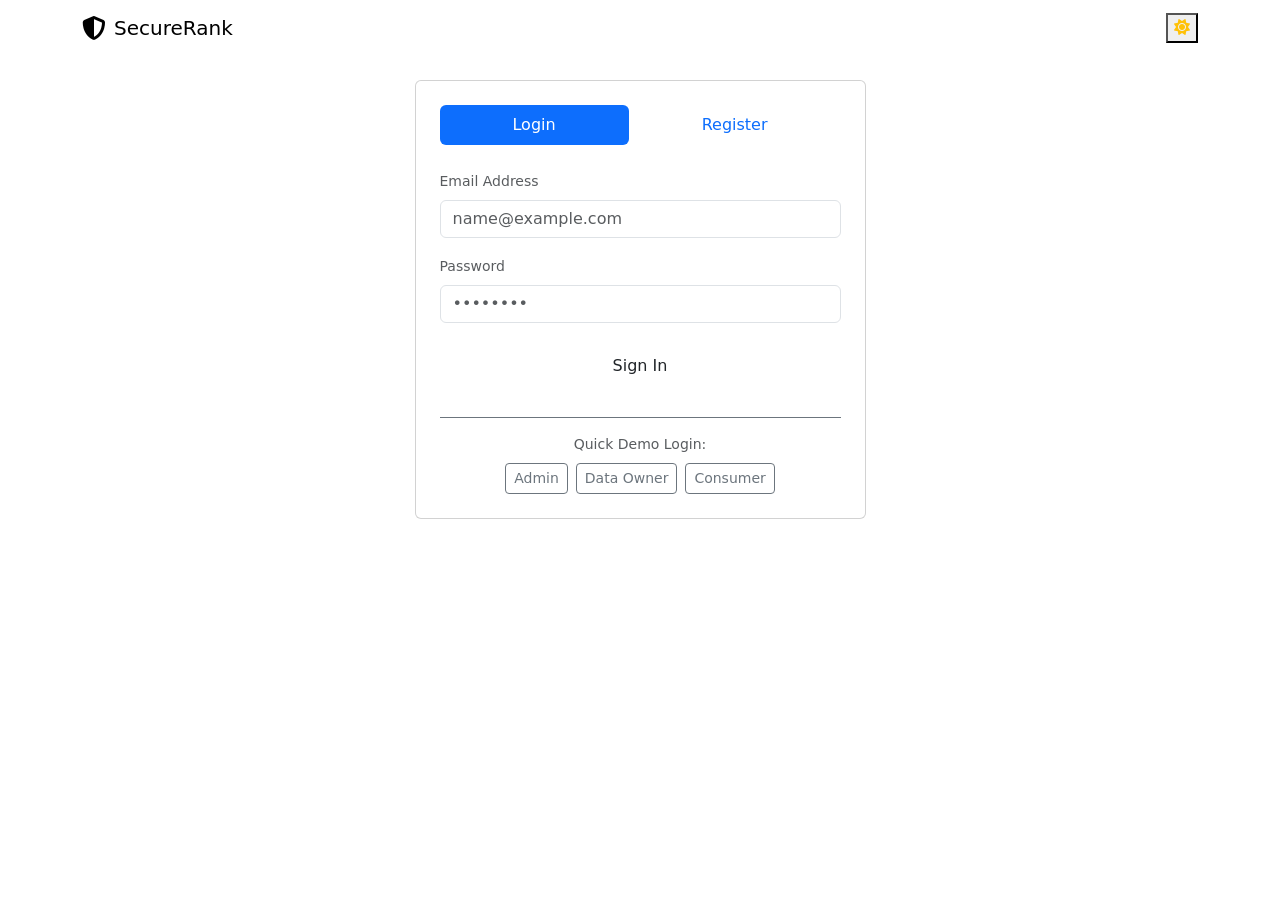
==== src/main/resources/static/index.html @ 1f8671b0 "feat: integrate visual cryptography QR decomposition, 6-algorithm lossless transformation suite, hig" ====
<!DOCTYPE html>
<html lang="en" data-theme="dark">
<head>
    <meta charset="UTF-8">
    <meta name="viewport" content="width=device-width, initial-scale=1.0">
    <title>SecureRank — Secure Searchable Cloud Encryption</title>
    <!-- Bootstrap 5 CSS -->
    <link href="https://cdn.jsdelivr.net/npm/bootstrap@5.3.0/dist/css/bootstrap.min.css" rel="stylesheet">
    <!-- FontAwesome Icons -->
    <link rel="stylesheet" href="https://cdnjs.cloudflare.com/ajax/libs/font-awesome/6.4.0/css/all.min.css">
    <!-- Google Fonts: Inter & Poppins -->
    <link href="https://fonts.googleapis.com/css2?family=Inter:wght@300;400;500;600;700&family=Poppins:wght@500;600;700&family=JetBrains+Mono:wght@400;500&display=swap" rel="stylesheet">
    <!-- Custom Theme Stylesheet -->
    <link rel="stylesheet" href="/style.css">
</head>
<body>

    <!-- Header Navigation -->
    <nav class="navbar navbar-expand-lg navbar-custom sticky-top">
        <div class="container">
            <a class="navbar-brand d-flex align-items-center gap-2" href="#">
                <i class="fa-solid fa-shield-halved brand-icon fs-4"></i>
                <span>Secure<span class="accent-highlight">Rank</span></span>
            </a>
            
            <button class="navbar-toggler border-0 text-white" type="button" data-bs-toggle="collapse" data-bs-target="#navContent">
                <i class="fa-solid fa-bars fs-5"></i>
            </button>

            <div class="collapse navbar-collapse" id="navContent">
                <ul class="navbar-nav ms-auto align-items-center gap-2">
                    <!-- Light / Dark Theme Switcher Button -->
                    <li class="nav-item">
                        <button class="theme-toggle-btn" id="themeToggleBtn" onclick="toggleTheme()" title="Toggle Light/Dark Theme">
                            <i class="fa-solid fa-sun text-warning" id="themeIcon"></i>
                        </button>
                    </li>
                    <li class="nav-item d-none" id="userBadgeContainer">
                        <div class="d-flex align-items-center gap-2">
                            <span class="text-muted small" id="userNameLabel">User</span>
                            <span class="badge bg-primary badge-role" id="userRoleBadge">ROLE</span>
                        </div>
                    </li>
                    <li class="nav-item d-none" id="logoutNavItem">
                        <button class="btn btn-outline-danger btn-sm rounded-pill px-3" onclick="logout()">
                            <i class="fa-solid fa-arrow-right-from-bracket me-1"></i> Logout
                        </button>
                    </li>
                </ul>
            </div>
        </div>
    </nav>

    <!-- Main Content Container -->
    <main class="container my-4 flex-grow-1">
        
        <!-- Global Alert Notifications -->
        <div id="alertPlaceholder"></div>

        <!-- 1. AUTHENTICATION VIEW (When Logged Out) -->
        <div id="authView" class="row justify-content-center mt-4">
            <div class="col-md-6 col-lg-5">
                <div class="card card-custom p-4">
                    <ul class="nav nav-pills nav-fill mb-4" id="authTabs" role="tablist">
                        <li class="nav-item" role="presentation">
                            <button class="nav-link active" id="login-tab" data-bs-toggle="pill" data-bs-target="#loginPane" type="button">Login</button>
                        </li>
                        <li class="nav-item" role="presentation">
                            <button class="nav-link" id="register-tab" data-bs-toggle="pill" data-bs-target="#registerPane" type="button">Register</button>
                        </li>
                    </ul>

                    <div class="tab-content" id="authTabContent">
                        <!-- Login Form -->
                        <div class="tab-pane fade show active" id="loginPane">
                            <form id="loginForm" onsubmit="handleLogin(event)">
                                <div class="mb-3">
                                    <label class="form-label text-muted small">Email Address</label>
                                    <input type="email" class="form-control" id="loginEmail" required placeholder="name@example.com">
                                </div>
                                <div class="mb-4">
                                    <label class="form-label text-muted small">Password</label>
                                    <input type="password" class="form-control" id="loginPassword" required placeholder="••••••••">
                                </div>
                                <button type="submit" class="btn btn-primary-custom w-100 mb-3" id="loginBtn">Sign In</button>
                                
                                <div class="border-top border-secondary pt-3 mt-3">
                                    <span class="text-muted small d-block mb-2 text-center">Quick Demo Login:</span>
                                    <div class="d-flex gap-2 justify-content-center">
                                        <button type="button" class="btn btn-sm btn-outline-secondary" onclick="fillDemo('admin@securerank.com','admin123')">Admin</button>
                                        <button type="button" class="btn btn-sm btn-outline-secondary" onclick="fillDemo('owner@securerank.com','owner123')">Data Owner</button>
                                        <button type="button" class="btn btn-sm btn-outline-secondary" onclick="fillDemo('consumer@securerank.com','consumer123')">Consumer</button>
                                    </div>
                                </div>
                            </form>
                        </div>

                        <!-- Registration Form -->
                        <div class="tab-pane fade" id="registerPane">
                            <form id="registerForm" onsubmit="handleRegister(event)">
                                <div class="mb-3">
                                    <label class="form-label text-muted small">Full Name</label>
                                    <input type="text" class="form-control" id="regName" required placeholder="John Doe">
                                </div>
                                <div class="mb-3">
                                    <label class="form-label text-muted small">Email Address</label>
                                    <input type="email" class="form-control" id="regEmail" required placeholder="john@example.com">
                                </div>
                                <div class="mb-3">
                                    <label class="form-label text-muted small">Password (min 6 chars)</label>
                                    <input type="password" class="form-control" id="regPassword" required minlength="6" placeholder="••••••••">
                                </div>
                                <div class="mb-3">
                                    <label class="form-label text-muted small">System Role</label>
                                    <select class="form-select" id="regRole" required>
                                        <option value="ROLE_OWNER">Data Owner (Upload & Encrypt)</option>
                                        <option value="ROLE_CONSUMER" selected>Data Consumer (Search & Download)</option>
                                    </select>
                                </div>
                                <div class="mb-4">
                                    <label class="form-label text-muted small">Mobile Number</label>
                                    <input type="text" class="form-control" id="regMobile" placeholder="9876543210">
                                </div>
                                <button type="submit" class="btn btn-primary-custom w-100" id="regBtn">Create Account</button>
                            </form>
                        </div>
                    </div>
                </div>
            </div>
        </div>

        <!-- 2. DATA OWNER DASHBOARD VIEW -->
        <div id="ownerDashboardView" class="d-none">
            <div class="row g-4">
                <!-- Upload Panel -->
                <div class="col-lg-5">
                    <div class="card card-custom p-4">
                        <h5 class="fw-bold mb-3 d-flex align-items-center gap-2">
                            <i class="fa-solid fa-cloud-arrow-up text-primary"></i>
                            <span>Upload & Encrypt Document</span>
                        </h5>
                        <p class="text-muted small mb-4">Files are locally encrypted with AES-256-CBC and indexed with TF-IDF vectors before saving to cloud storage.</p>
                        
                        <form id="uploadForm" onsubmit="handleFileUpload(event)">
                            <div class="mb-3">
                                <label class="form-label text-muted small">Select File</label>
                                <input type="file" class="form-control" id="uploadFileInput" required>
                            </div>
                            <div class="mb-3">
                                <label class="form-label text-muted small">Document Title / Label</label>
                                <input type="text" class="form-control" id="uploadLabelInput" placeholder="e.g. Patient Clinical History" required>
                            </div>
                            <div class="mb-4">
                                <label class="form-label text-muted small">Keywords / Tags (Comma-separated)</label>
                                <textarea class="form-control" id="uploadKeywordsInput" rows="3" placeholder="medical, heart, diagnosis, confidential" required></textarea>
                            </div>
                            <button type="submit" class="btn btn-primary-custom w-100" id="uploadBtn">
                                <i class="fa-solid fa-lock me-1"></i> Encrypt & Upload
                            </button>
                        </form>
                    </div>
                </div>

                <!-- My Files List Panel -->
                <div class="col-lg-7">
                    <div class="card card-custom p-4">
                        <div class="d-flex justify-content-between align-items-center mb-3">
                            <h5 class="fw-bold mb-0">My Uploaded Documents</h5>
                            <button class="btn btn-sm btn-outline-secondary" onclick="loadMyFiles()"><i class="fa-solid fa-rotate"></i></button>
                        </div>
                        <div class="table-responsive">
                            <table class="table table-dark-custom align-middle">
                                <thead>
                                    <tr>
                                        <th>File Name</th>
                                        <th>Label</th>
                                        <th>Size</th>
                                        <th>Uploaded</th>
                                        <th>Visual Cryptography</th>
                                        <th>Lossless Benchmark</th>
                                    </tr>
                                </thead>
                                <tbody id="myFilesTableBody">
                                    <tr><td colspan="6" class="text-center text-muted py-4">No files uploaded yet.</td></tr>
                                </tbody>
                            </table>
                        </div>
                    </div>
                </div>
            </div>
        </div>

        <!-- 3. DATA CONSUMER DASHBOARD VIEW -->
        <div id="consumerDashboardView" class="d-none">
            <!-- Search Box -->
            <div class="card card-custom p-4 mb-4">
                <h5 class="fw-bold mb-3 d-flex align-items-center gap-2">
                    <i class="fa-solid fa-magnifying-glass text-primary"></i>
                    <span>Searchable Multi-Keyword Query</span>
                </h5>
                <p class="text-muted small">Searches over encrypted TF-IDF index vectors without revealing keywords or plaintext contents to the server.</p>
                <form id="searchForm" onsubmit="handleSearch(event)" class="row g-2">
                    <div class="col-md-10">
                        <div class="input-group">
                            <span class="input-group-text bg-dark border-secondary text-muted"><i class="fa-solid fa-key"></i></span>
                            <input type="text" class="form-control" id="searchQueryInput" placeholder="Enter keywords (e.g. medical, diabetes, report)..." required>
                        </div>
                    </div>
                    <div class="col-md-2">
                        <button type="submit" class="btn btn-primary-custom w-100" id="searchBtn">Search</button>
                    </div>
                </form>
            </div>

            <!-- Search Results Card -->
            <div class="card card-custom p-4 mb-4" id="searchResultsCard" style="display:none;">
                <h5 class="fw-bold mb-3">Ranked Search Results (TF-IDF Scored)</h5>
                <div class="table-responsive">
                    <table class="table table-dark-custom align-middle">
                        <thead>
                            <tr>
                                <th>Rank</th>
                                <th>Document Name</th>
                                <th>Label</th>
                                <th>Owner</th>
                                <th>Relevance Score</th>
                                <th>QR Code</th>
                                <th>Action</th>
                            </tr>
                        </thead>
                        <tbody id="searchResultsTableBody">
                        </tbody>
                    </table>
                </div>
            </div>

            <!-- My Key Requests Panel -->
            <div class="card card-custom p-4">
                <div class="d-flex justify-content-between align-items-center mb-3">
                    <h5 class="fw-bold mb-0">My Key Requests & Downloads</h5>
                    <button class="btn btn-sm btn-outline-secondary" onclick="loadMyKeyRequests()"><i class="fa-solid fa-rotate"></i></button>
                </div>
                <div class="table-responsive">
                    <table class="table table-dark-custom align-middle">
                        <thead>
                            <tr>
                                <th>File Name</th>
                                <th>Owner</th>
                                <th>Access Reason</th>
                                <th>Status</th>
                                <th>Master Key</th>
                                <th>Action</th>
                            </tr>
                        </thead>
                        <tbody id="myRequestsTableBody">
                            <tr><td colspan="5" class="text-center text-muted py-4">No key requests found.</td></tr>
                        </tbody>
                    </table>
                </div>
            </div>
        </div>

        <!-- 4. ADMIN & PKG DASHBOARD VIEW -->
        <div id="adminDashboardView" class="d-none">
            <!-- Metrics Row -->
            <div class="row g-3 mb-4">
                <div class="col-md-3">
                    <div class="stat-card">
                        <span class="text-muted small">Total Users</span>
                        <h3 class="fw-bold text-white mb-0" id="statTotalUsers">0</h3>
                    </div>
                </div>
                <div class="col-md-3">
                    <div class="stat-card">
                        <span class="text-muted small">Total Files Encrypted</span>
                        <h3 class="fw-bold text-white mb-0" id="statTotalFiles">0</h3>
                    </div>
                </div>
                <div class="col-md-3">
                    <div class="stat-card">
                        <span class="text-muted small">Pending Users</span>
                        <h3 class="fw-bold text-warning mb-0" id="statPendingUsers">0</h3>
                    </div>
                </div>
                <div class="col-md-3">
                    <div class="stat-card">
                        <span class="text-muted small">Pending Key Requests</span>
                        <h3 class="fw-bold text-info mb-0" id="statPendingKeys">0</h3>
                    </div>
                </div>
            </div>

            <div class="row g-4">
                <!-- User Approval Table -->
                <div class="col-lg-6">
                    <div class="card card-custom p-4">
                        <h5 class="fw-bold mb-3">Pending User Registrations</h5>
                        <div class="table-responsive">
                            <table class="table table-dark-custom align-middle">
                                <thead>
                                    <tr>
                                        <th>Name</th>
                                        <th>Email</th>
                                        <th>Role</th>
                                        <th>Action</th>
                                    </tr>
                                </thead>
                                <tbody id="pendingUsersTableBody">
                                    <tr><td colspan="4" class="text-center text-muted py-4">No pending user registrations.</td></tr>
                                </tbody>
                            </table>
                        </div>
                    </div>
                </div>

                <!-- Key Requests Approval Table -->
                <div class="col-lg-6">
                    <div class="card card-custom p-4">
                        <h5 class="fw-bold mb-3">Pending Decryption Key Requests</h5>
                        <div class="table-responsive">
                            <table class="table table-dark-custom align-middle">
                                <thead>
                                    <tr>
                                        <th>File</th>
                                        <th>Consumer</th>
                                        <th>Access Reason</th>
                                        <th>Requested</th>
                                        <th>Action</th>
                                    </tr>
                                </thead>
                                <tbody id="pendingKeysTableBody">
                                    <tr><td colspan="5" class="text-center text-muted py-4">No pending key requests.</td></tr>
                                </tbody>
                            </table>
                        </div>
                    </div>
                </div>
            </div>
        </div>

        <!-- 5. QR CODE & VISUAL CRYPTOGRAPHY MODAL -->
        <div class="modal fade" id="qrVcModal" tabindex="-1" aria-labelledby="qrVcModalLabel" aria-hidden="true">
            <div class="modal-dialog modal-xl modal-dialog-centered">
                <div class="modal-content card-custom text-white border-primary">
                    <div class="modal-header border-secondary">
                        <h5 class="modal-title fw-bold d-flex align-items-center gap-2" id="qrVcModalLabel">
                            <i class="fa-solid fa-qrcode text-primary"></i>
                            <span>Visual Cryptography & QR Binary Bit Stream Inspection</span>
                        </h5>
                        <button type="button" class="btn-close btn-close-white" data-bs-dismiss="modal" aria-label="Close"></button>
                    </div>
                    <div class="modal-body p-4">
                        <div class="row g-3 mb-4">
                            <div class="col-md-4">
                                <div class="stat-card">
                                    <span class="text-muted small">Target Document</span>
                                    <h6 class="fw-bold text-white mb-0 text-truncate" id="modalDocName">-</h6>
                                </div>
                            </div>
                            <div class="col-md-4">
                                <div class="stat-card">
                                    <span class="text-muted small">Flattened Bit Stream Length</span>
                                    <h6 class="fw-bold text-info mb-0" id="modalBitLength">- bits</h6>
                                </div>
                            </div>
                            <div class="col-md-4">
                                <div class="stat-card">
                                    <span class="text-muted small">Shannon Entropy (H)</span>
                                    <h6 class="fw-bold text-warning mb-0" id="modalEntropy">- (Near-Maximal)</h6>
                                </div>
                            </div>
                        </div>

                        <!-- 4 Shares Grid -->
                        <div class="row g-4 text-center">
                            <div class="col-md-3">
                                <div class="p-3 bg-dark rounded border border-secondary h-100">
                                    <h6 class="fw-bold text-info mb-2"><i class="fa-solid fa-qrcode me-1"></i> 1. Original QR Code</h6>
                                    <p class="text-muted small mb-3">Generated with ZXing (Metadata & Tokens)</p>
                                    <div class="p-2 bg-white rounded d-inline-block">
                                        <img id="imgOriginalQR" src="" alt="Original QR" class="img-fluid" style="width: 140px; height: 140px; object-fit: contain;">
                                    </div>
                                    <span class="badge bg-secondary d-block mt-3">Raw QR Image</span>
                                </div>
                            </div>
                            <div class="col-md-3">
                                <div class="p-3 bg-dark rounded border border-secondary h-100">
                                    <h6 class="fw-bold text-warning mb-2"><i class="fa-solid fa-shield-halved me-1"></i> 2. VC Share 1 (Server)</h6>
                                    <p class="text-muted small mb-3">Stored encrypted in Cloud BLOB</p>
                                    <div class="p-2 bg-white rounded d-inline-block">
                                        <img id="imgShare1" src="" alt="Share 1" class="img-fluid" style="width: 140px; height: 140px; object-fit: contain;">
                                    </div>
                                    <span class="badge bg-warning text-dark d-block mt-3">Randomized Stream</span>
                                </div>
                            </div>
                            <div class="col-md-3">
                                <div class="p-3 bg-dark rounded border border-secondary h-100">
                                    <h6 class="fw-bold text-primary mb-2"><i class="fa-solid fa-key me-1"></i> 3. VC Share 2 (Client)</h6>
                                    <p class="text-muted small mb-3">Retained as Owner Key Share</p>
                                    <div class="p-2 bg-white rounded d-inline-block">
                                        <img id="imgShare2" src="" alt="Share 2" class="img-fluid" style="width: 140px; height: 140px; object-fit: contain;">
                                    </div>
                                    <span class="badge bg-primary d-block mt-3">Zero Leaked Info</span>
                                </div>
                            </div>
                            <div class="col-md-3">
                                <div class="p-3 bg-dark rounded border border-success h-100">
                                    <h6 class="fw-bold text-success mb-2"><i class="fa-solid fa-layer-group me-1"></i> 4. Superimposed QR</h6>
                                    <p class="text-muted small mb-3">Reconstructed via Share Stacking (OR)</p>
                                    <div class="p-2 bg-white rounded d-inline-block">
                                        <img id="imgSuperimposed" src="" alt="Superimposed" class="img-fluid" style="width: 140px; height: 140px; object-fit: contain;">
                                    </div>
                                    <span class="badge bg-success d-block mt-3">Lossless Recovery</span>
                                </div>
                            </div>
                        </div>

                        <!-- Bit stream Preview -->
                        <div class="mt-4">
                            <label class="form-label text-muted small fw-semibold">Sample Extracted Binary Bit Stream (Share 1):</label>
                            <div class="p-3 bg-black rounded border border-secondary font-monospace small text-success text-break" id="modalBitStreamPreview">
                                Loading bit stream...
                            </div>
                        </div>
                    </div>
                    <div class="modal-footer border-secondary">
                        <button type="button" class="btn btn-secondary rounded-pill px-4" data-bs-dismiss="modal">Close</button>
                    </div>
                </div>
            </div>
        </div>

        <!-- 6. LOSSLESS TRANSFORMATION BENCHMARK MODAL -->
        <div class="modal fade" id="benchmarkModal" tabindex="-1" aria-labelledby="benchmarkModalLabel" aria-hidden="true">
            <div class="modal-dialog modal-xl modal-dialog-centered">
                <div class="modal-content card-custom text-white border-warning">
                    <div class="modal-header border-secondary">
                        <h5 class="modal-title fw-bold d-flex align-items-center gap-2" id="benchmarkModalLabel">
                            <i class="fa-solid fa-chart-line text-warning"></i>
                            <span>Lossless Data Transformation & Compression Benchmark on QR Bit Stream</span>
                        </h5>
                        <button type="button" class="btn-close btn-close-white" data-bs-dismiss="modal" aria-label="Close"></button>
                    </div>
                    <div class="modal-body p-4">
                        <div class="alert alert-info border-info card-custom mb-4" id="benchmarkConclusionBox">
                            <div class="d-flex align-items-start gap-2">
                                <i class="fa-solid fa-circle-info fs-5 mt-1 text-info"></i>
                                <div id="benchmarkConclusionText">Evaluating 6 algorithms over visual cryptographic binary bit stream...</div>
                            </div>
                        </div>

                        <div class="table-responsive">
                            <table class="table table-dark-custom align-middle">
                                <thead>
                                    <tr>
                                        <th>Algorithm</th>
                                        <th>Category</th>
                                        <th>Original (Chars)</th>
                                        <th>Compressed (Chars)</th>
                                        <th>Ratio (%)</th>
                                        <th>Savings (%)</th>
                                        <th>Time (Comp / Decomp)</th>
                                        <th>Lossless Fidelity</th>
                                    </tr>
                                </thead>
                                <tbody id="benchmarkTableBody">
                                    <tr><td colspan="8" class="text-center py-4"><span class="spinner-border spinner-border-sm me-2"></span> Running benchmark algorithms...</td></tr>
                                </tbody>
                            </table>
                        </div>

                        <div class="row g-3 mt-2">
                            <div class="col-md-6">
                                <div class="p-3 bg-dark rounded border border-secondary">
                                    <h6 class="fw-bold text-info mb-1"><i class="fa-solid fa-lightbulb me-1"></i> Research Finding</h6>
                                    <p class="text-muted small mb-0">Because Visual Cryptographic shares have near-maximal Shannon entropy ($H \approx 1.0$), traditional compression (RLE, Huffman, LZW) achieves little to negative compression. <strong>Base64 Encoding</strong> achieves the highest character reduction (~83.3%) for QR payload optimization.</p>
                                </div>
                            </div>
                            <div class="col-md-6">
                                <div class="p-3 bg-dark rounded border border-success">
                                    <h6 class="fw-bold text-success mb-1"><i class="fa-solid fa-check-double me-1"></i> 100% Lossless Guarantee</h6>
                                    <p class="text-muted small mb-0">All 6 evaluated transformation pipelines preserve exact bit-level fidelity, ensuring that reconstructed QR shares can always be cleanly scanned and decoded.</p>
                                </div>
                            </div>
                        </div>
                    </div>
                    <div class="modal-footer border-secondary">
                        <button type="button" class="btn btn-secondary rounded-pill px-4" data-bs-dismiss="modal">Close</button>
                    </div>
                </div>
            </div>
        </div>

        <!-- 7. REQUEST KEY WITH ACCESS REASON MODAL -->
        <div class="modal fade" id="requestKeyModal" tabindex="-1" aria-labelledby="requestKeyModalLabel" aria-hidden="true">
            <div class="modal-dialog modal-dialog-centered">
                <div class="modal-content card-custom text-white border-primary">
                    <div class="modal-header border-secondary">
                        <h5 class="modal-title fw-bold" id="requestKeyModalLabel">
                            <i class="fa-solid fa-key text-primary me-2"></i> Request Decryption Secret Key
                        </h5>
                        <button type="button" class="btn-close btn-close-white" data-bs-dismiss="modal" aria-label="Close"></button>
                    </div>
                    <div class="modal-body p-4">
                        <p class="text-muted small mb-3">To comply with the secure request-and-approval access workflow, please specify your reason for requesting this document:</p>
                        <input type="hidden" id="modalRequestFileId">
                        <div class="mb-3">
                            <label class="form-label text-muted small">Document Name</label>
                            <input type="text" class="form-control" id="modalRequestFileName" readonly>
                        </div>
                        <div class="mb-3">
                            <label class="form-label text-muted small">Access Reason / Purpose</label>
                            <textarea class="form-control" id="modalRequestReason" rows="3" placeholder="e.g. Clinical research audit, patient records review..." required></textarea>
                        </div>
                        <button type="button" class="btn btn-primary-custom w-100" onclick="submitKeyRequestWithReason()">
                            <i class="fa-solid fa-paper-plane me-1"></i> Submit Access Request
                        </button>
                    </div>
                </div>
            </div>
        </div>

    </main>

    <!-- Bootstrap 5 JS Bundle -->
    <script src="https://cdn.jsdelivr.net/npm/bootstrap@5.3.0/dist/js/bootstrap.bundle.min.js"></script>
    <!-- Application Logic Script -->
    <script src="/app.js"></script>
</body>
</html>
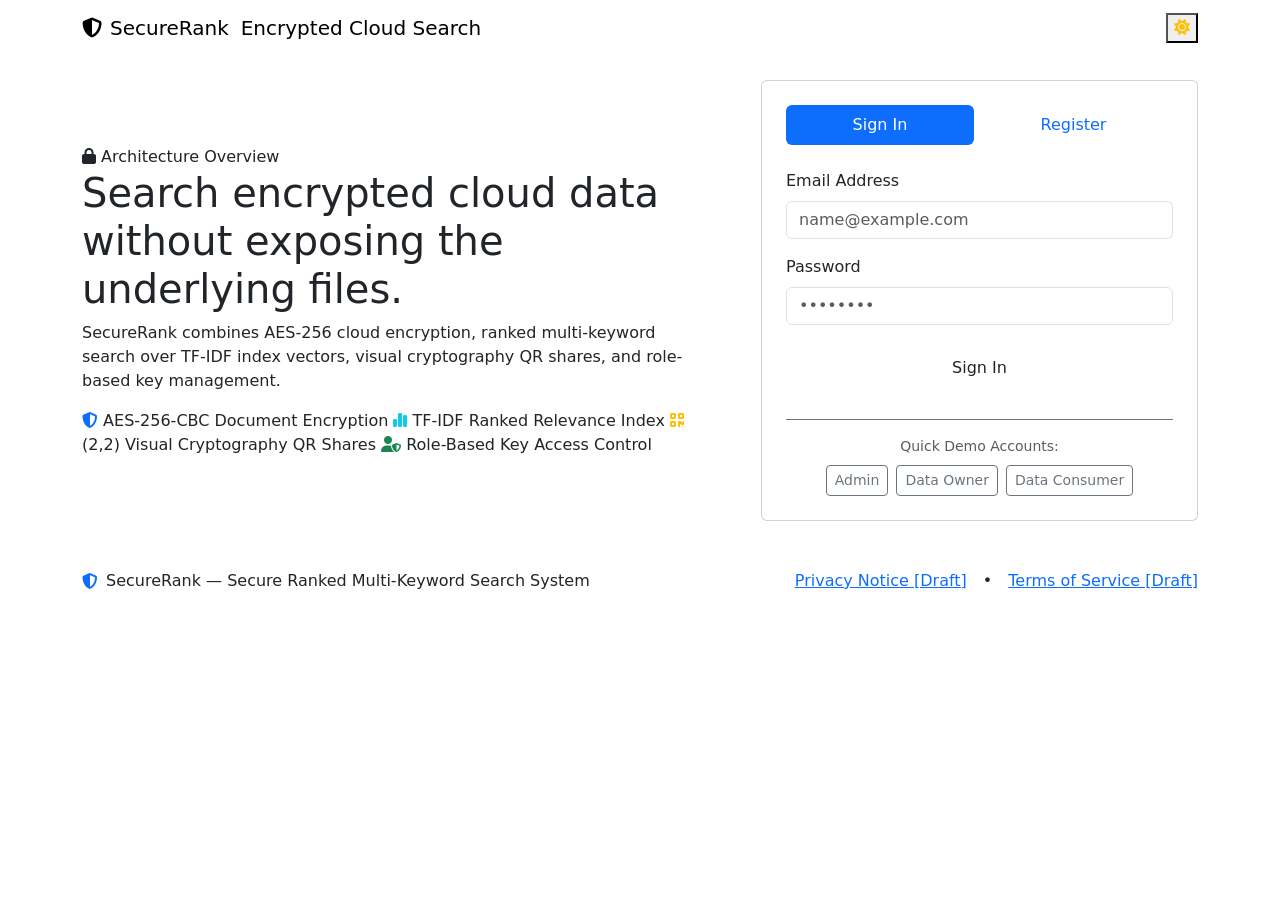
==== commit f4e4b639: "docs & style: refine UI presentation, embed live screenshots, and update comprehensive README" ====
--- a/src/main/resources/static/index.html
+++ b/src/main/resources/static/index.html
@@ -1,530 +1,621 @@
 <!DOCTYPE html>
 <html lang="en" data-theme="dark">
+
 <head>
-    <meta charset="UTF-8">
-    <meta name="viewport" content="width=device-width, initial-scale=1.0">
-    <title>SecureRank — Secure Searchable Cloud Encryption</title>
-    <!-- Bootstrap 5 CSS -->
-    <link href="https://cdn.jsdelivr.net/npm/bootstrap@5.3.0/dist/css/bootstrap.min.css" rel="stylesheet">
-    <!-- FontAwesome Icons -->
-    <link rel="stylesheet" href="https://cdnjs.cloudflare.com/ajax/libs/font-awesome/6.4.0/css/all.min.css">
-    <!-- Google Fonts: Inter & Poppins -->
-    <link href="https://fonts.googleapis.com/css2?family=Inter:wght@300;400;500;600;700&family=Poppins:wght@500;600;700&family=JetBrains+Mono:wght@400;500&display=swap" rel="stylesheet">
-    <!-- Custom Theme Stylesheet -->
-    <link rel="stylesheet" href="/style.css">
+  <meta charset="UTF-8">
+  <meta name="viewport" content="width=device-width, initial-scale=1.0">
+  <title>SecureRank — Secure Searchable Cloud Encryption</title>
+  <!-- Bootstrap 5 CSS -->
+  <link href="https://cdn.jsdelivr.net/npm/bootstrap@5.3.0/dist/css/bootstrap.min.css" rel="stylesheet">
+  <!-- FontAwesome Icons -->
+  <link rel="stylesheet" href="https://cdnjs.cloudflare.com/ajax/libs/font-awesome/6.4.0/css/all.min.css">
+  <!-- Custom Theme Stylesheet -->
+  <link rel="stylesheet" href="/style.css">
 </head>
+
 <body>
 
-    <!-- Header Navigation -->
-    <nav class="navbar navbar-expand-lg navbar-custom sticky-top">
-        <div class="container">
-            <a class="navbar-brand d-flex align-items-center gap-2" href="#">
-                <i class="fa-solid fa-shield-halved brand-icon fs-4"></i>
-                <span>Secure<span class="accent-highlight">Rank</span></span>
-            </a>
-            
-            <button class="navbar-toggler border-0 text-white" type="button" data-bs-toggle="collapse" data-bs-target="#navContent">
-                <i class="fa-solid fa-bars fs-5"></i>
+  <!-- Header Navigation -->
+  <nav class="navbar navbar-expand-lg navbar-custom sticky-top">
+    <div class="container">
+      <a class="navbar-brand d-flex align-items-center gap-2" href="#">
+        <i class="fa-solid fa-shield-halved brand-icon fs-5"></i>
+        <span>SecureRank</span>
+        <span class="brand-badge ms-1">Encrypted Cloud Search</span>
+      </a>
+
+      <button class="navbar-toggler border-0 text-white" type="button" data-bs-toggle="collapse"
+        data-bs-target="#navContent">
+        <i class="fa-solid fa-bars fs-6"></i>
+      </button>
+
+      <div class="collapse navbar-collapse" id="navContent">
+        <ul class="navbar-nav ms-auto align-items-center gap-3">
+          <!-- Light / Dark Theme Switcher Button -->
+          <li class="nav-item">
+            <button class="theme-toggle-btn" id="themeToggleBtn" onclick="toggleTheme()"
+              title="Toggle Light/Dark Theme" aria-label="Toggle theme">
+              <i class="fa-solid fa-sun text-warning" id="themeIcon"></i>
             </button>
-
-            <div class="collapse navbar-collapse" id="navContent">
-                <ul class="navbar-nav ms-auto align-items-center gap-2">
-                    <!-- Light / Dark Theme Switcher Button -->
-                    <li class="nav-item">
-                        <button class="theme-toggle-btn" id="themeToggleBtn" onclick="toggleTheme()" title="Toggle Light/Dark Theme">
-                            <i class="fa-solid fa-sun text-warning" id="themeIcon"></i>
-                        </button>
-                    </li>
-                    <li class="nav-item d-none" id="userBadgeContainer">
-                        <div class="d-flex align-items-center gap-2">
-                            <span class="text-muted small" id="userNameLabel">User</span>
-                            <span class="badge bg-primary badge-role" id="userRoleBadge">ROLE</span>
-                        </div>
-                    </li>
-                    <li class="nav-item d-none" id="logoutNavItem">
-                        <button class="btn btn-outline-danger btn-sm rounded-pill px-3" onclick="logout()">
-                            <i class="fa-solid fa-arrow-right-from-bracket me-1"></i> Logout
-                        </button>
-                    </li>
-                </ul>
-            </div>
-        </div>
-    </nav>
-
-    <!-- Main Content Container -->
-    <main class="container my-4 flex-grow-1">
-        
-        <!-- Global Alert Notifications -->
-        <div id="alertPlaceholder"></div>
-
-        <!-- 1. AUTHENTICATION VIEW (When Logged Out) -->
-        <div id="authView" class="row justify-content-center mt-4">
-            <div class="col-md-6 col-lg-5">
-                <div class="card card-custom p-4">
-                    <ul class="nav nav-pills nav-fill mb-4" id="authTabs" role="tablist">
-                        <li class="nav-item" role="presentation">
-                            <button class="nav-link active" id="login-tab" data-bs-toggle="pill" data-bs-target="#loginPane" type="button">Login</button>
-                        </li>
-                        <li class="nav-item" role="presentation">
-                            <button class="nav-link" id="register-tab" data-bs-toggle="pill" data-bs-target="#registerPane" type="button">Register</button>
-                        </li>
-                    </ul>
-
-                    <div class="tab-content" id="authTabContent">
-                        <!-- Login Form -->
-                        <div class="tab-pane fade show active" id="loginPane">
-                            <form id="loginForm" onsubmit="handleLogin(event)">
-                                <div class="mb-3">
-                                    <label class="form-label text-muted small">Email Address</label>
-                                    <input type="email" class="form-control" id="loginEmail" required placeholder="name@example.com">
-                                </div>
-                                <div class="mb-4">
-                                    <label class="form-label text-muted small">Password</label>
-                                    <input type="password" class="form-control" id="loginPassword" required placeholder="••••••••">
-                                </div>
-                                <button type="submit" class="btn btn-primary-custom w-100 mb-3" id="loginBtn">Sign In</button>
-                                
-                                <div class="border-top border-secondary pt-3 mt-3">
-                                    <span class="text-muted small d-block mb-2 text-center">Quick Demo Login:</span>
-                                    <div class="d-flex gap-2 justify-content-center">
-                                        <button type="button" class="btn btn-sm btn-outline-secondary" onclick="fillDemo('admin@securerank.com','admin123')">Admin</button>
-                                        <button type="button" class="btn btn-sm btn-outline-secondary" onclick="fillDemo('owner@securerank.com','owner123')">Data Owner</button>
-                                        <button type="button" class="btn btn-sm btn-outline-secondary" onclick="fillDemo('consumer@securerank.com','consumer123')">Consumer</button>
-                                    </div>
-                                </div>
-                            </form>
-                        </div>
-
-                        <!-- Registration Form -->
-                        <div class="tab-pane fade" id="registerPane">
-                            <form id="registerForm" onsubmit="handleRegister(event)">
-                                <div class="mb-3">
-                                    <label class="form-label text-muted small">Full Name</label>
-                                    <input type="text" class="form-control" id="regName" required placeholder="John Doe">
-                                </div>
-                                <div class="mb-3">
-                                    <label class="form-label text-muted small">Email Address</label>
-                                    <input type="email" class="form-control" id="regEmail" required placeholder="john@example.com">
-                                </div>
-                                <div class="mb-3">
-                                    <label class="form-label text-muted small">Password (min 6 chars)</label>
-                                    <input type="password" class="form-control" id="regPassword" required minlength="6" placeholder="••••••••">
-                                </div>
-                                <div class="mb-3">
-                                    <label class="form-label text-muted small">System Role</label>
-                                    <select class="form-select" id="regRole" required>
-                                        <option value="ROLE_OWNER">Data Owner (Upload & Encrypt)</option>
-                                        <option value="ROLE_CONSUMER" selected>Data Consumer (Search & Download)</option>
-                                    </select>
-                                </div>
-                                <div class="mb-4">
-                                    <label class="form-label text-muted small">Mobile Number</label>
-                                    <input type="text" class="form-control" id="regMobile" placeholder="9876543210">
-                                </div>
-                                <button type="submit" class="btn btn-primary-custom w-100" id="regBtn">Create Account</button>
-                            </form>
-                        </div>
-                    </div>
-                </div>
-            </div>
-        </div>
-
-        <!-- 2. DATA OWNER DASHBOARD VIEW -->
-        <div id="ownerDashboardView" class="d-none">
-            <div class="row g-4">
-                <!-- Upload Panel -->
-                <div class="col-lg-5">
-                    <div class="card card-custom p-4">
-                        <h5 class="fw-bold mb-3 d-flex align-items-center gap-2">
-                            <i class="fa-solid fa-cloud-arrow-up text-primary"></i>
-                            <span>Upload & Encrypt Document</span>
-                        </h5>
-                        <p class="text-muted small mb-4">Files are locally encrypted with AES-256-CBC and indexed with TF-IDF vectors before saving to cloud storage.</p>
-                        
-                        <form id="uploadForm" onsubmit="handleFileUpload(event)">
-                            <div class="mb-3">
-                                <label class="form-label text-muted small">Select File</label>
-                                <input type="file" class="form-control" id="uploadFileInput" required>
-                            </div>
-                            <div class="mb-3">
-                                <label class="form-label text-muted small">Document Title / Label</label>
-                                <input type="text" class="form-control" id="uploadLabelInput" placeholder="e.g. Patient Clinical History" required>
-                            </div>
-                            <div class="mb-4">
-                                <label class="form-label text-muted small">Keywords / Tags (Comma-separated)</label>
-                                <textarea class="form-control" id="uploadKeywordsInput" rows="3" placeholder="medical, heart, diagnosis, confidential" required></textarea>
-                            </div>
-                            <button type="submit" class="btn btn-primary-custom w-100" id="uploadBtn">
-                                <i class="fa-solid fa-lock me-1"></i> Encrypt & Upload
-                            </button>
-                        </form>
-                    </div>
-                </div>
-
-                <!-- My Files List Panel -->
-                <div class="col-lg-7">
-                    <div class="card card-custom p-4">
-                        <div class="d-flex justify-content-between align-items-center mb-3">
-                            <h5 class="fw-bold mb-0">My Uploaded Documents</h5>
-                            <button class="btn btn-sm btn-outline-secondary" onclick="loadMyFiles()"><i class="fa-solid fa-rotate"></i></button>
-                        </div>
-                        <div class="table-responsive">
-                            <table class="table table-dark-custom align-middle">
-                                <thead>
-                                    <tr>
-                                        <th>File Name</th>
-                                        <th>Label</th>
-                                        <th>Size</th>
-                                        <th>Uploaded</th>
-                                        <th>Visual Cryptography</th>
-                                        <th>Lossless Benchmark</th>
-                                    </tr>
-                                </thead>
-                                <tbody id="myFilesTableBody">
-                                    <tr><td colspan="6" class="text-center text-muted py-4">No files uploaded yet.</td></tr>
-                                </tbody>
-                            </table>
-                        </div>
-                    </div>
-                </div>
-            </div>
-        </div>
-
-        <!-- 3. DATA CONSUMER DASHBOARD VIEW -->
-        <div id="consumerDashboardView" class="d-none">
-            <!-- Search Box -->
-            <div class="card card-custom p-4 mb-4">
-                <h5 class="fw-bold mb-3 d-flex align-items-center gap-2">
-                    <i class="fa-solid fa-magnifying-glass text-primary"></i>
-                    <span>Searchable Multi-Keyword Query</span>
-                </h5>
-                <p class="text-muted small">Searches over encrypted TF-IDF index vectors without revealing keywords or plaintext contents to the server.</p>
-                <form id="searchForm" onsubmit="handleSearch(event)" class="row g-2">
-                    <div class="col-md-10">
-                        <div class="input-group">
-                            <span class="input-group-text bg-dark border-secondary text-muted"><i class="fa-solid fa-key"></i></span>
-                            <input type="text" class="form-control" id="searchQueryInput" placeholder="Enter keywords (e.g. medical, diabetes, report)..." required>
-                        </div>
-                    </div>
-                    <div class="col-md-2">
-                        <button type="submit" class="btn btn-primary-custom w-100" id="searchBtn">Search</button>
-                    </div>
-                </form>
-            </div>
-
-            <!-- Search Results Card -->
-            <div class="card card-custom p-4 mb-4" id="searchResultsCard" style="display:none;">
-                <h5 class="fw-bold mb-3">Ranked Search Results (TF-IDF Scored)</h5>
-                <div class="table-responsive">
-                    <table class="table table-dark-custom align-middle">
-                        <thead>
-                            <tr>
-                                <th>Rank</th>
-                                <th>Document Name</th>
-                                <th>Label</th>
-                                <th>Owner</th>
-                                <th>Relevance Score</th>
-                                <th>QR Code</th>
-                                <th>Action</th>
-                            </tr>
-                        </thead>
-                        <tbody id="searchResultsTableBody">
-                        </tbody>
-                    </table>
-                </div>
-            </div>
-
-            <!-- My Key Requests Panel -->
+          </li>
+          <li class="nav-item d-none" id="userBadgeContainer">
+            <div class="d-flex align-items-center gap-2">
+              <span class="text-secondary small fw-medium" id="userNameLabel">User</span>
+              <span class="badge badge-role" id="userRoleBadge">ROLE</span>
+            </div>
+          </li>
+          <li class="nav-item d-none" id="logoutNavItem">
+            <button class="btn btn-outline-secondary btn-sm" onclick="logout()">
+              <i class="fa-solid fa-arrow-right-from-bracket me-1"></i> Sign Out
+            </button>
+          </li>
+        </ul>
+      </div>
+    </div>
+  </nav>
+
+  <!-- Main Content Container -->
+  <main class="container my-4 flex-grow-1">
+
+    <!-- Global Alert Notifications -->
+    <div id="alertPlaceholder"></div>
+
+    <!-- 1. AUTHENTICATION VIEW (When Logged Out) -->
+    <div id="authView" class="mt-2 mb-5">
+      <!-- Product Architecture Overview Banner -->
+      <div class="hero-banner">
+        <div class="row align-items-center g-5">
+          <div class="col-lg-7">
+            <div class="hero-pill">
+              <i class="fa-solid fa-lock"></i> Architecture Overview
+            </div>
+            <h1 class="hero-title">Search encrypted cloud data without exposing the underlying files.</h1>
+            <p class="hero-subtitle">
+              SecureRank combines AES-256 cloud encryption, ranked multi-keyword search over TF-IDF index vectors, visual cryptography QR shares, and role-based key management.
+            </p>
+            <div class="feature-pill-grid">
+              <span class="feature-tag"><i class="fa-solid fa-shield-halved text-primary"></i> AES-256-CBC Document Encryption</span>
+              <span class="feature-tag"><i class="fa-solid fa-chart-simple text-info"></i> TF-IDF Ranked Relevance Index</span>
+              <span class="feature-tag"><i class="fa-solid fa-qrcode text-warning"></i> (2,2) Visual Cryptography QR Shares</span>
+              <span class="feature-tag"><i class="fa-solid fa-user-shield text-success"></i> Role-Based Key Access Control</span>
+            </div>
+          </div>
+
+          <div class="col-lg-5">
             <div class="card card-custom p-4">
-                <div class="d-flex justify-content-between align-items-center mb-3">
-                    <h5 class="fw-bold mb-0">My Key Requests & Downloads</h5>
-                    <button class="btn btn-sm btn-outline-secondary" onclick="loadMyKeyRequests()"><i class="fa-solid fa-rotate"></i></button>
-                </div>
-                <div class="table-responsive">
-                    <table class="table table-dark-custom align-middle">
-                        <thead>
-                            <tr>
-                                <th>File Name</th>
-                                <th>Owner</th>
-                                <th>Access Reason</th>
-                                <th>Status</th>
-                                <th>Master Key</th>
-                                <th>Action</th>
-                            </tr>
-                        </thead>
-                        <tbody id="myRequestsTableBody">
-                            <tr><td colspan="5" class="text-center text-muted py-4">No key requests found.</td></tr>
-                        </tbody>
-                    </table>
-                </div>
-            </div>
-        </div>
-
-        <!-- 4. ADMIN & PKG DASHBOARD VIEW -->
-        <div id="adminDashboardView" class="d-none">
-            <!-- Metrics Row -->
+              <ul class="nav nav-pills nav-fill mb-4" id="authTabs" role="tablist">
+                <li class="nav-item" role="presentation">
+                  <button class="nav-link active" id="login-tab" data-bs-toggle="pill" data-bs-target="#loginPane"
+                    type="button">Sign In</button>
+                </li>
+                <li class="nav-item" role="presentation">
+                  <button class="nav-link" id="register-tab" data-bs-toggle="pill" data-bs-target="#registerPane"
+                    type="button">Register</button>
+                </li>
+              </ul>
+
+              <div class="tab-content" id="authTabContent">
+                <!-- Login Form -->
+                <div class="tab-pane fade show active" id="loginPane">
+                  <form id="loginForm" onsubmit="handleLogin(event)">
+                    <div class="mb-3">
+                      <label class="form-label">Email Address</label>
+                      <input type="email" class="form-control" id="loginEmail" required placeholder="name@example.com">
+                    </div>
+                    <div class="mb-4">
+                      <label class="form-label">Password</label>
+                      <input type="password" class="form-control" id="loginPassword" required placeholder="••••••••">
+                    </div>
+                    <button type="submit" class="btn btn-primary-custom w-100 mb-3" id="loginBtn">Sign In</button>
+
+                    <div class="border-top border-secondary pt-3 mt-3">
+                      <span class="text-muted small d-block mb-2 text-center fw-medium">Quick Demo Accounts:</span>
+                      <div class="d-flex flex-wrap gap-2 justify-content-center">
+                        <button type="button" class="btn btn-sm btn-outline-secondary"
+                          onclick="fillDemo('admin@securerank.com','admin123')">Admin</button>
+                        <button type="button" class="btn btn-sm btn-outline-secondary"
+                          onclick="fillDemo('owner@securerank.com','owner123')">Data Owner</button>
+                        <button type="button" class="btn btn-sm btn-outline-secondary"
+                          onclick="fillDemo('consumer@securerank.com','consumer123')">Data Consumer</button>
+                      </div>
+                    </div>
+                  </form>
+                </div>
+
+                <!-- Registration Form -->
+                <div class="tab-pane fade" id="registerPane">
+                  <form id="registerForm" onsubmit="handleRegister(event)">
+                    <div class="mb-3">
+                      <label class="form-label">Full Name</label>
+                      <input type="text" class="form-control" id="regName" required placeholder="Jane Doe">
+                    </div>
+                    <div class="mb-3">
+                      <label class="form-label">Email Address</label>
+                      <input type="email" class="form-control" id="regEmail" required placeholder="jane@example.com">
+                    </div>
+                    <div class="mb-3">
+                      <label class="form-label">Password (min 6 chars)</label>
+                      <input type="password" class="form-control" id="regPassword" required minlength="6"
+                        placeholder="••••••••">
+                    </div>
+                    <div class="mb-3">
+                      <label class="form-label">System Role</label>
+                      <select class="form-select" id="regRole" required>
+                        <option value="ROLE_OWNER">Data Owner (Upload & Encrypt)</option>
+                        <option value="ROLE_CONSUMER" selected>Data Consumer (Search & Download)</option>
+                      </select>
+                    </div>
+                    <div class="mb-4">
+                      <label class="form-label">Mobile Number</label>
+                      <input type="text" class="form-control" id="regMobile" placeholder="9876543210">
+                    </div>
+                    <button type="submit" class="btn btn-primary-custom w-100" id="regBtn">Create Account</button>
+                  </form>
+                </div>
+              </div>
+            </div>
+          </div>
+        </div>
+      </div>
+    </div>
+
+    <!-- 2. DATA OWNER DASHBOARD VIEW -->
+    <div id="ownerDashboardView" class="d-none">
+      <div class="row g-4">
+        <!-- Upload Panel -->
+        <div class="col-lg-5">
+          <div class="card card-custom p-4">
+            <h5 class="fw-bold mb-2 d-flex align-items-center gap-2">
+              <i class="fa-solid fa-cloud-arrow-up text-primary"></i>
+              <span>Upload & Encrypt Document</span>
+            </h5>
+            <p class="text-secondary small mb-4">Files are encrypted locally using AES-256-CBC and indexed with TF-IDF vectors before storage.</p>
+
+            <form id="uploadForm" onsubmit="handleFileUpload(event)">
+              <div class="mb-3">
+                <label class="form-label">Select File</label>
+                <input type="file" class="form-control" id="uploadFileInput" required>
+              </div>
+              <div class="mb-3">
+                <label class="form-label">Document Title / Label</label>
+                <input type="text" class="form-control" id="uploadLabelInput"
+                  placeholder="e.g. Clinical Research Summary" required>
+              </div>
+              <div class="mb-4">
+                <label class="form-label">Keywords / Tags (Comma-separated)</label>
+                <textarea class="form-control" id="uploadKeywordsInput" rows="3"
+                  placeholder="medical, cardiology, diagnosis, clinical" required></textarea>
+                <div class="form-text text-muted small mt-1">Keywords generate the encrypted TF-IDF search index vector.</div>
+              </div>
+              <button type="submit" class="btn btn-primary-custom w-100" id="uploadBtn">
+                <i class="fa-solid fa-lock me-1"></i> Encrypt & Upload
+              </button>
+            </form>
+          </div>
+        </div>
+
+        <!-- My Files List Panel -->
+        <div class="col-lg-7">
+          <div class="card card-custom p-4">
+            <div class="d-flex justify-content-between align-items-center mb-3">
+              <h5 class="fw-bold mb-0">My Uploaded Documents</h5>
+              <button class="btn btn-sm btn-outline-secondary" onclick="loadMyFiles()" title="Refresh files list">
+                <i class="fa-solid fa-rotate"></i>
+              </button>
+            </div>
+            <div class="table-responsive">
+              <table class="table table-dark-custom align-middle">
+                <thead>
+                  <tr>
+                    <th>File Name</th>
+                    <th>Label</th>
+                    <th>Size</th>
+                    <th>Uploaded</th>
+                    <th>Visual Cryptography</th>
+                    <th>Lossless Benchmark</th>
+                  </tr>
+                </thead>
+                <tbody id="myFilesTableBody">
+                  <tr>
+                    <td colspan="6" class="text-center text-muted py-4">No documents uploaded yet.</td>
+                  </tr>
+                </tbody>
+              </table>
+            </div>
+          </div>
+        </div>
+      </div>
+    </div>
+
+    <!-- 3. DATA CONSUMER DASHBOARD VIEW -->
+    <div id="consumerDashboardView" class="d-none">
+      <!-- Search Box -->
+      <div class="card card-custom p-4 mb-4">
+        <h5 class="fw-bold mb-2 d-flex align-items-center gap-2">
+          <i class="fa-solid fa-magnifying-glass text-primary"></i>
+          <span>Multi-Keyword Ranked Search</span>
+        </h5>
+        <p class="text-secondary small mb-3">Searches over encrypted TF-IDF index vectors without exposing query keywords or plaintext documents.</p>
+        <form id="searchForm" onsubmit="handleSearch(event)" class="row g-2 mb-3">
+          <div class="col-md-10">
+            <div class="input-group">
+              <span class="input-group-text"><i class="fa-solid fa-magnifying-glass"></i></span>
+              <input type="text" class="form-control" id="searchQueryInput"
+                placeholder="Enter keywords (e.g. medical, diabetes, cardiology)..." required>
+            </div>
+          </div>
+          <div class="col-md-2">
+            <button type="submit" class="btn btn-primary-custom w-100" id="searchBtn">Search</button>
+          </div>
+        </form>
+
+        <!-- Suggested Search Chips -->
+        <div class="d-flex align-items-center flex-wrap gap-2">
+          <span class="text-muted small fw-medium">Suggested queries:</span>
+          <button type="button" class="search-chip" onclick="setSearchKeyword('medical')">medical</button>
+          <button type="button" class="search-chip" onclick="setSearchKeyword('cardiology')">cardiology</button>
+          <button type="button" class="search-chip" onclick="setSearchKeyword('diabetes')">diabetes</button>
+          <button type="button" class="search-chip" onclick="setSearchKeyword('confidential')">confidential</button>
+          <button type="button" class="search-chip" onclick="setSearchKeyword('diagnosis')">diagnosis</button>
+          <button type="button" class="search-chip" onclick="setSearchKeyword('clinical')">clinical</button>
+        </div>
+      </div>
+
+      <!-- Search Results Card -->
+      <div class="card card-custom p-4 mb-4" id="searchResultsCard" style="display:none;">
+        <h5 class="fw-bold mb-3">Ranked Search Results (TF-IDF Scored)</h5>
+        <div class="table-responsive">
+          <table class="table table-dark-custom align-middle">
+            <thead>
+              <tr>
+                <th>Rank</th>
+                <th>Document Name</th>
+                <th>Label</th>
+                <th>Owner</th>
+                <th>Relevance Score</th>
+                <th>QR Code</th>
+                <th>Action</th>
+              </tr>
+            </thead>
+            <tbody id="searchResultsTableBody">
+            </tbody>
+          </table>
+        </div>
+      </div>
+
+      <!-- My Key Requests Panel -->
+      <div class="card card-custom p-4">
+        <div class="d-flex justify-content-between align-items-center mb-3">
+          <h5 class="fw-bold mb-0">My Key Requests & Downloads</h5>
+          <button class="btn btn-sm btn-outline-secondary" onclick="loadMyKeyRequests()" title="Refresh requests list">
+            <i class="fa-solid fa-rotate"></i>
+          </button>
+        </div>
+        <div class="table-responsive">
+          <table class="table table-dark-custom align-middle">
+            <thead>
+              <tr>
+                <th>File Name</th>
+                <th>Owner</th>
+                <th>Access Reason</th>
+                <th>Status</th>
+                <th>Master Key</th>
+                <th>Action</th>
+              </tr>
+            </thead>
+            <tbody id="myRequestsTableBody">
+              <tr>
+                <td colspan="6" class="text-center text-muted py-4">No key requests found.</td>
+              </tr>
+            </tbody>
+          </table>
+        </div>
+      </div>
+    </div>
+
+    <!-- 4. ADMIN & PKG DASHBOARD VIEW -->
+    <div id="adminDashboardView" class="d-none">
+      <!-- Metrics Row -->
+      <div class="row g-3 mb-4">
+        <div class="col-md-3 col-6">
+          <div class="stat-card">
+            <span class="stat-label">Total Users</span>
+            <div class="stat-value text-primary" id="statTotalUsers">0</div>
+          </div>
+        </div>
+        <div class="col-md-3 col-6">
+          <div class="stat-card">
+            <span class="stat-label">Encrypted Files</span>
+            <div class="stat-value text-info" id="statTotalFiles">0</div>
+          </div>
+        </div>
+        <div class="col-md-3 col-6">
+          <div class="stat-card">
+            <span class="stat-label">Pending Users</span>
+            <div class="stat-value text-warning" id="statPendingUsers">0</div>
+          </div>
+        </div>
+        <div class="col-md-3 col-6">
+          <div class="stat-card">
+            <span class="stat-label">Pending Key Requests</span>
+            <div class="stat-value text-cyan" id="statPendingKeys">0</div>
+          </div>
+        </div>
+      </div>
+
+      <div class="row g-4">
+        <!-- User Approval Table -->
+        <div class="col-lg-6">
+          <div class="card card-custom p-4">
+            <h5 class="fw-bold mb-3">Pending User Registrations</h5>
+            <div class="table-responsive">
+              <table class="table table-dark-custom align-middle">
+                <thead>
+                  <tr>
+                    <th>Name</th>
+                    <th>Email</th>
+                    <th>Role</th>
+                    <th>Action</th>
+                  </tr>
+                </thead>
+                <tbody id="pendingUsersTableBody">
+                  <tr>
+                    <td colspan="4" class="text-center text-muted py-4">No pending user registrations.</td>
+                  </tr>
+                </tbody>
+              </table>
+            </div>
+          </div>
+        </div>
+
+        <!-- Key Requests Approval Table -->
+        <div class="col-lg-6">
+          <div class="card card-custom p-4">
+            <h5 class="fw-bold mb-3">Pending Decryption Key Requests</h5>
+            <div class="table-responsive">
+              <table class="table table-dark-custom align-middle">
+                <thead>
+                  <tr>
+                    <th>File</th>
+                    <th>Consumer</th>
+                    <th>Access Reason</th>
+                    <th>Requested</th>
+                    <th>Action</th>
+                  </tr>
+                </thead>
+                <tbody id="pendingKeysTableBody">
+                  <tr>
+                    <td colspan="5" class="text-center text-muted py-4">No pending key requests.</td>
+                  </tr>
+                </tbody>
+              </table>
+            </div>
+          </div>
+        </div>
+      </div>
+    </div>
+
+    <!-- 5. QR CODE & VISUAL CRYPTOGRAPHY MODAL -->
+    <div class="modal fade" id="qrVcModal" tabindex="-1" aria-labelledby="qrVcModalLabel" aria-hidden="true">
+      <div class="modal-dialog modal-xl modal-dialog-centered">
+        <div class="modal-content card-custom text-white">
+          <div class="modal-header border-secondary">
+            <h5 class="modal-title fw-bold d-flex align-items-center gap-2" id="qrVcModalLabel">
+              <i class="fa-solid fa-qrcode text-primary"></i>
+              <span>Visual Cryptography & QR Binary Bit Stream Inspection</span>
+            </h5>
+            <button type="button" class="btn-close btn-close-white" data-bs-dismiss="modal" aria-label="Close"></button>
+          </div>
+          <div class="modal-body p-4">
             <div class="row g-3 mb-4">
-                <div class="col-md-3">
-                    <div class="stat-card">
-                        <span class="text-muted small">Total Users</span>
-                        <h3 class="fw-bold text-white mb-0" id="statTotalUsers">0</h3>
-                    </div>
-                </div>
-                <div class="col-md-3">
-                    <div class="stat-card">
-                        <span class="text-muted small">Total Files Encrypted</span>
-                        <h3 class="fw-bold text-white mb-0" id="statTotalFiles">0</h3>
-                    </div>
-                </div>
-                <div class="col-md-3">
-                    <div class="stat-card">
-                        <span class="text-muted small">Pending Users</span>
-                        <h3 class="fw-bold text-warning mb-0" id="statPendingUsers">0</h3>
-                    </div>
-                </div>
-                <div class="col-md-3">
-                    <div class="stat-card">
-                        <span class="text-muted small">Pending Key Requests</span>
-                        <h3 class="fw-bold text-info mb-0" id="statPendingKeys">0</h3>
-                    </div>
-                </div>
-            </div>
-
-            <div class="row g-4">
-                <!-- User Approval Table -->
-                <div class="col-lg-6">
-                    <div class="card card-custom p-4">
-                        <h5 class="fw-bold mb-3">Pending User Registrations</h5>
-                        <div class="table-responsive">
-                            <table class="table table-dark-custom align-middle">
-                                <thead>
-                                    <tr>
-                                        <th>Name</th>
-                                        <th>Email</th>
-                                        <th>Role</th>
-                                        <th>Action</th>
-                                    </tr>
-                                </thead>
-                                <tbody id="pendingUsersTableBody">
-                                    <tr><td colspan="4" class="text-center text-muted py-4">No pending user registrations.</td></tr>
-                                </tbody>
-                            </table>
-                        </div>
-                    </div>
-                </div>
-
-                <!-- Key Requests Approval Table -->
-                <div class="col-lg-6">
-                    <div class="card card-custom p-4">
-                        <h5 class="fw-bold mb-3">Pending Decryption Key Requests</h5>
-                        <div class="table-responsive">
-                            <table class="table table-dark-custom align-middle">
-                                <thead>
-                                    <tr>
-                                        <th>File</th>
-                                        <th>Consumer</th>
-                                        <th>Access Reason</th>
-                                        <th>Requested</th>
-                                        <th>Action</th>
-                                    </tr>
-                                </thead>
-                                <tbody id="pendingKeysTableBody">
-                                    <tr><td colspan="5" class="text-center text-muted py-4">No pending key requests.</td></tr>
-                                </tbody>
-                            </table>
-                        </div>
-                    </div>
-                </div>
-            </div>
-        </div>
-
-        <!-- 5. QR CODE & VISUAL CRYPTOGRAPHY MODAL -->
-        <div class="modal fade" id="qrVcModal" tabindex="-1" aria-labelledby="qrVcModalLabel" aria-hidden="true">
-            <div class="modal-dialog modal-xl modal-dialog-centered">
-                <div class="modal-content card-custom text-white border-primary">
-                    <div class="modal-header border-secondary">
-                        <h5 class="modal-title fw-bold d-flex align-items-center gap-2" id="qrVcModalLabel">
-                            <i class="fa-solid fa-qrcode text-primary"></i>
-                            <span>Visual Cryptography & QR Binary Bit Stream Inspection</span>
-                        </h5>
-                        <button type="button" class="btn-close btn-close-white" data-bs-dismiss="modal" aria-label="Close"></button>
-                    </div>
-                    <div class="modal-body p-4">
-                        <div class="row g-3 mb-4">
-                            <div class="col-md-4">
-                                <div class="stat-card">
-                                    <span class="text-muted small">Target Document</span>
-                                    <h6 class="fw-bold text-white mb-0 text-truncate" id="modalDocName">-</h6>
-                                </div>
-                            </div>
-                            <div class="col-md-4">
-                                <div class="stat-card">
-                                    <span class="text-muted small">Flattened Bit Stream Length</span>
-                                    <h6 class="fw-bold text-info mb-0" id="modalBitLength">- bits</h6>
-                                </div>
-                            </div>
-                            <div class="col-md-4">
-                                <div class="stat-card">
-                                    <span class="text-muted small">Shannon Entropy (H)</span>
-                                    <h6 class="fw-bold text-warning mb-0" id="modalEntropy">- (Near-Maximal)</h6>
-                                </div>
-                            </div>
-                        </div>
-
-                        <!-- 4 Shares Grid -->
-                        <div class="row g-4 text-center">
-                            <div class="col-md-3">
-                                <div class="p-3 bg-dark rounded border border-secondary h-100">
-                                    <h6 class="fw-bold text-info mb-2"><i class="fa-solid fa-qrcode me-1"></i> 1. Original QR Code</h6>
-                                    <p class="text-muted small mb-3">Generated with ZXing (Metadata & Tokens)</p>
-                                    <div class="p-2 bg-white rounded d-inline-block">
-                                        <img id="imgOriginalQR" src="" alt="Original QR" class="img-fluid" style="width: 140px; height: 140px; object-fit: contain;">
-                                    </div>
-                                    <span class="badge bg-secondary d-block mt-3">Raw QR Image</span>
-                                </div>
-                            </div>
-                            <div class="col-md-3">
-                                <div class="p-3 bg-dark rounded border border-secondary h-100">
-                                    <h6 class="fw-bold text-warning mb-2"><i class="fa-solid fa-shield-halved me-1"></i> 2. VC Share 1 (Server)</h6>
-                                    <p class="text-muted small mb-3">Stored encrypted in Cloud BLOB</p>
-                                    <div class="p-2 bg-white rounded d-inline-block">
-                                        <img id="imgShare1" src="" alt="Share 1" class="img-fluid" style="width: 140px; height: 140px; object-fit: contain;">
-                                    </div>
-                                    <span class="badge bg-warning text-dark d-block mt-3">Randomized Stream</span>
-                                </div>
-                            </div>
-                            <div class="col-md-3">
-                                <div class="p-3 bg-dark rounded border border-secondary h-100">
-                                    <h6 class="fw-bold text-primary mb-2"><i class="fa-solid fa-key me-1"></i> 3. VC Share 2 (Client)</h6>
-                                    <p class="text-muted small mb-3">Retained as Owner Key Share</p>
-                                    <div class="p-2 bg-white rounded d-inline-block">
-                                        <img id="imgShare2" src="" alt="Share 2" class="img-fluid" style="width: 140px; height: 140px; object-fit: contain;">
-                                    </div>
-                                    <span class="badge bg-primary d-block mt-3">Zero Leaked Info</span>
-                                </div>
-                            </div>
-                            <div class="col-md-3">
-                                <div class="p-3 bg-dark rounded border border-success h-100">
-                                    <h6 class="fw-bold text-success mb-2"><i class="fa-solid fa-layer-group me-1"></i> 4. Superimposed QR</h6>
-                                    <p class="text-muted small mb-3">Reconstructed via Share Stacking (OR)</p>
-                                    <div class="p-2 bg-white rounded d-inline-block">
-                                        <img id="imgSuperimposed" src="" alt="Superimposed" class="img-fluid" style="width: 140px; height: 140px; object-fit: contain;">
-                                    </div>
-                                    <span class="badge bg-success d-block mt-3">Lossless Recovery</span>
-                                </div>
-                            </div>
-                        </div>
-
-                        <!-- Bit stream Preview -->
-                        <div class="mt-4">
-                            <label class="form-label text-muted small fw-semibold">Sample Extracted Binary Bit Stream (Share 1):</label>
-                            <div class="p-3 bg-black rounded border border-secondary font-monospace small text-success text-break" id="modalBitStreamPreview">
-                                Loading bit stream...
-                            </div>
-                        </div>
-                    </div>
-                    <div class="modal-footer border-secondary">
-                        <button type="button" class="btn btn-secondary rounded-pill px-4" data-bs-dismiss="modal">Close</button>
-                    </div>
-                </div>
-            </div>
-        </div>
-
-        <!-- 6. LOSSLESS TRANSFORMATION BENCHMARK MODAL -->
-        <div class="modal fade" id="benchmarkModal" tabindex="-1" aria-labelledby="benchmarkModalLabel" aria-hidden="true">
-            <div class="modal-dialog modal-xl modal-dialog-centered">
-                <div class="modal-content card-custom text-white border-warning">
-                    <div class="modal-header border-secondary">
-                        <h5 class="modal-title fw-bold d-flex align-items-center gap-2" id="benchmarkModalLabel">
-                            <i class="fa-solid fa-chart-line text-warning"></i>
-                            <span>Lossless Data Transformation & Compression Benchmark on QR Bit Stream</span>
-                        </h5>
-                        <button type="button" class="btn-close btn-close-white" data-bs-dismiss="modal" aria-label="Close"></button>
-                    </div>
-                    <div class="modal-body p-4">
-                        <div class="alert alert-info border-info card-custom mb-4" id="benchmarkConclusionBox">
-                            <div class="d-flex align-items-start gap-2">
-                                <i class="fa-solid fa-circle-info fs-5 mt-1 text-info"></i>
-                                <div id="benchmarkConclusionText">Evaluating 6 algorithms over visual cryptographic binary bit stream...</div>
-                            </div>
-                        </div>
-
-                        <div class="table-responsive">
-                            <table class="table table-dark-custom align-middle">
-                                <thead>
-                                    <tr>
-                                        <th>Algorithm</th>
-                                        <th>Category</th>
-                                        <th>Original (Chars)</th>
-                                        <th>Compressed (Chars)</th>
-                                        <th>Ratio (%)</th>
-                                        <th>Savings (%)</th>
-                                        <th>Time (Comp / Decomp)</th>
-                                        <th>Lossless Fidelity</th>
-                                    </tr>
-                                </thead>
-                                <tbody id="benchmarkTableBody">
-                                    <tr><td colspan="8" class="text-center py-4"><span class="spinner-border spinner-border-sm me-2"></span> Running benchmark algorithms...</td></tr>
-                                </tbody>
-                            </table>
-                        </div>
-
-                        <div class="row g-3 mt-2">
-                            <div class="col-md-6">
-                                <div class="p-3 bg-dark rounded border border-secondary">
-                                    <h6 class="fw-bold text-info mb-1"><i class="fa-solid fa-lightbulb me-1"></i> Research Finding</h6>
-                                    <p class="text-muted small mb-0">Because Visual Cryptographic shares have near-maximal Shannon entropy ($H \approx 1.0$), traditional compression (RLE, Huffman, LZW) achieves little to negative compression. <strong>Base64 Encoding</strong> achieves the highest character reduction (~83.3%) for QR payload optimization.</p>
-                                </div>
-                            </div>
-                            <div class="col-md-6">
-                                <div class="p-3 bg-dark rounded border border-success">
-                                    <h6 class="fw-bold text-success mb-1"><i class="fa-solid fa-check-double me-1"></i> 100% Lossless Guarantee</h6>
-                                    <p class="text-muted small mb-0">All 6 evaluated transformation pipelines preserve exact bit-level fidelity, ensuring that reconstructed QR shares can always be cleanly scanned and decoded.</p>
-                                </div>
-                            </div>
-                        </div>
-                    </div>
-                    <div class="modal-footer border-secondary">
-                        <button type="button" class="btn btn-secondary rounded-pill px-4" data-bs-dismiss="modal">Close</button>
-                    </div>
-                </div>
-            </div>
-        </div>
-
-        <!-- 7. REQUEST KEY WITH ACCESS REASON MODAL -->
-        <div class="modal fade" id="requestKeyModal" tabindex="-1" aria-labelledby="requestKeyModalLabel" aria-hidden="true">
-            <div class="modal-dialog modal-dialog-centered">
-                <div class="modal-content card-custom text-white border-primary">
-                    <div class="modal-header border-secondary">
-                        <h5 class="modal-title fw-bold" id="requestKeyModalLabel">
-                            <i class="fa-solid fa-key text-primary me-2"></i> Request Decryption Secret Key
-                        </h5>
-                        <button type="button" class="btn-close btn-close-white" data-bs-dismiss="modal" aria-label="Close"></button>
-                    </div>
-                    <div class="modal-body p-4">
-                        <p class="text-muted small mb-3">To comply with the secure request-and-approval access workflow, please specify your reason for requesting this document:</p>
-                        <input type="hidden" id="modalRequestFileId">
-                        <div class="mb-3">
-                            <label class="form-label text-muted small">Document Name</label>
-                            <input type="text" class="form-control" id="modalRequestFileName" readonly>
-                        </div>
-                        <div class="mb-3">
-                            <label class="form-label text-muted small">Access Reason / Purpose</label>
-                            <textarea class="form-control" id="modalRequestReason" rows="3" placeholder="e.g. Clinical research audit, patient records review..." required></textarea>
-                        </div>
-                        <button type="button" class="btn btn-primary-custom w-100" onclick="submitKeyRequestWithReason()">
-                            <i class="fa-solid fa-paper-plane me-1"></i> Submit Access Request
-                        </button>
-                    </div>
-                </div>
-            </div>
-        </div>
-
-    </main>
-
-    <!-- Bootstrap 5 JS Bundle -->
-    <script src="https://cdn.jsdelivr.net/npm/bootstrap@5.3.0/dist/js/bootstrap.bundle.min.js"></script>
-    <!-- Application Logic Script -->
-    <script src="/app.js"></script>
+              <div class="col-md-4">
+                <div class="stat-card">
+                  <span class="stat-label">Target Document</span>
+                  <h6 class="fw-bold text-white mb-0 text-truncate" id="modalDocName">-</h6>
+                </div>
+              </div>
+              <div class="col-md-4">
+                <div class="stat-card">
+                  <span class="stat-label">Flattened Bit Stream Length</span>
+                  <h6 class="fw-bold text-info mb-0" id="modalBitLength">- bits</h6>
+                </div>
+              </div>
+              <div class="col-md-4">
+                <div class="stat-card">
+                  <span class="stat-label">Shannon Entropy (H)</span>
+                  <h6 class="fw-bold text-warning mb-0" id="modalEntropy">- (Near-Maximal)</h6>
+                </div>
+              </div>
+            </div>
+
+            <!-- 4 Shares Grid -->
+            <div class="row g-4 text-center">
+              <div class="col-md-3">
+                <div class="p-3 bg-dark rounded border border-secondary h-100">
+                  <h6 class="fw-bold text-info mb-2"><i class="fa-solid fa-qrcode me-1"></i> 1. Original QR Code</h6>
+                  <p class="text-secondary small mb-3">Generated with ZXing (Metadata & Tokens)</p>
+                  <div class="p-2 bg-white rounded d-inline-block">
+                    <img id="imgOriginalQR" src="" alt="Original QR" class="img-fluid"
+                      style="width: 140px; height: 140px; object-fit: contain;">
+                  </div>
+                  <span class="badge bg-secondary d-block mt-3">Raw QR Image</span>
+                </div>
+              </div>
+              <div class="col-md-3">
+                <div class="p-3 bg-dark rounded border border-secondary h-100">
+                  <h6 class="fw-bold text-warning mb-2"><i class="fa-solid fa-shield-halved me-1"></i> 2. VC Share 1 (Server)</h6>
+                  <p class="text-secondary small mb-3">Stored encrypted in Cloud BLOB</p>
+                  <div class="p-2 bg-white rounded d-inline-block">
+                    <img id="imgShare1" src="" alt="Share 1" class="img-fluid"
+                      style="width: 140px; height: 140px; object-fit: contain;">
+                  </div>
+                  <span class="badge bg-warning text-dark d-block mt-3">Randomized Stream</span>
+                </div>
+              </div>
+              <div class="col-md-3">
+                <div class="p-3 bg-dark rounded border border-secondary h-100">
+                  <h6 class="fw-bold text-primary mb-2"><i class="fa-solid fa-key me-1"></i> 3. VC Share 2 (Client)</h6>
+                  <p class="text-secondary small mb-3">Retained as Owner Key Share</p>
+                  <div class="p-2 bg-white rounded d-inline-block">
+                    <img id="imgShare2" src="" alt="Share 2" class="img-fluid"
+                      style="width: 140px; height: 140px; object-fit: contain;">
+                  </div>
+                  <span class="badge bg-primary d-block mt-3">Zero Leaked Info</span>
+                </div>
+              </div>
+              <div class="col-md-3">
+                <div class="p-3 bg-dark rounded border border-secondary h-100">
+                  <h6 class="fw-bold text-success mb-2"><i class="fa-solid fa-layer-group me-1"></i> 4. Superimposed QR</h6>
+                  <p class="text-secondary small mb-3">Reconstructed via Share Stacking (OR)</p>
+                  <div class="p-2 bg-white rounded d-inline-block">
+                    <img id="imgSuperimposed" src="" alt="Superimposed" class="img-fluid"
+                      style="width: 140px; height: 140px; object-fit: contain;">
+                  </div>
+                  <span class="badge bg-success d-block mt-3">Lossless Recovery</span>
+                </div>
+              </div>
+            </div>
+
+            <!-- Bit stream Preview -->
+            <div class="mt-4">
+              <label class="form-label text-secondary small fw-semibold">Sample Extracted Binary Bit Stream (Share 1):</label>
+              <div class="terminal-code-box" id="modalBitStreamPreview">
+                Loading bit stream...
+              </div>
+            </div>
+          </div>
+          <div class="modal-footer border-secondary">
+            <button type="button" class="btn btn-outline-secondary" data-bs-dismiss="modal">Close</button>
+          </div>
+        </div>
+      </div>
+    </div>
+
+    <!-- 6. LOSSLESS TRANSFORMATION BENCHMARK MODAL -->
+    <div class="modal fade" id="benchmarkModal" tabindex="-1" aria-labelledby="benchmarkModalLabel" aria-hidden="true">
+      <div class="modal-dialog modal-xl modal-dialog-centered">
+        <div class="modal-content card-custom text-white">
+          <div class="modal-header border-secondary">
+            <h5 class="modal-title fw-bold d-flex align-items-center gap-2" id="benchmarkModalLabel">
+              <i class="fa-solid fa-chart-line text-warning"></i>
+              <span>Lossless Data Transformation & Compression Benchmark on QR Bit Stream</span>
+            </h5>
+            <button type="button" class="btn-close btn-close-white" data-bs-dismiss="modal" aria-label="Close"></button>
+          </div>
+          <div class="modal-body p-4">
+            <div class="alert alert-info border-info card-custom mb-4" id="benchmarkConclusionBox">
+              <div class="d-flex align-items-start gap-2">
+                <i class="fa-solid fa-circle-info fs-5 mt-1 text-info"></i>
+                <div id="benchmarkConclusionText">Evaluating 6 algorithms over visual cryptographic binary bit stream...</div>
+              </div>
+            </div>
+
+            <div class="table-responsive">
+              <table class="table table-dark-custom align-middle">
+                <thead>
+                  <tr>
+                    <th>Algorithm</th>
+                    <th>Category</th>
+                    <th>Original (Chars)</th>
+                    <th>Compressed (Chars)</th>
+                    <th>Ratio (%)</th>
+                    <th>Savings (%)</th>
+                    <th>Time (Comp / Decomp)</th>
+                    <th>Lossless Fidelity</th>
+                  </tr>
+                </thead>
+                <tbody id="benchmarkTableBody">
+                  <tr>
+                    <td colspan="8" class="text-center py-4"><span class="spinner-border spinner-border-sm me-2"></span> Running benchmark algorithms...</td>
+                  </tr>
+                </tbody>
+              </table>
+            </div>
+
+            <div class="row g-3 mt-2">
+              <div class="col-md-6">
+                <div class="p-3 bg-dark rounded border border-secondary">
+                  <h6 class="fw-bold text-info mb-1"><i class="fa-solid fa-lightbulb me-1"></i> Research Finding</h6>
+                  <p class="text-secondary small mb-0">Because Visual Cryptographic shares have near-maximal Shannon entropy ($H \approx 1.0$), traditional compression algorithms achieve minimal compression. <strong>Base64 Encoding</strong> yields the highest payload size reduction (~83.3%) for QR transmission.</p>
+                </div>
+              </div>
+              <div class="col-md-6">
+                <div class="p-3 bg-dark rounded border border-secondary">
+                  <h6 class="fw-bold text-success mb-1"><i class="fa-solid fa-check-double me-1"></i> 100% Lossless Guarantee</h6>
+                  <p class="text-secondary small mb-0">All 6 evaluated transformation pipelines preserve exact bit-level fidelity, ensuring reconstructed QR shares can always be scanned and authenticated.</p>
+                </div>
+              </div>
+            </div>
+          </div>
+          <div class="modal-footer border-secondary">
+            <button type="button" class="btn btn-outline-secondary" data-bs-dismiss="modal">Close</button>
+          </div>
+        </div>
+      </div>
+    </div>
+
+    <!-- 7. REQUEST KEY WITH ACCESS REASON MODAL -->
+    <div class="modal fade" id="requestKeyModal" tabindex="-1" aria-labelledby="requestKeyModalLabel" aria-hidden="true">
+      <div class="modal-dialog modal-dialog-centered">
+        <div class="modal-content card-custom text-white">
+          <div class="modal-header border-secondary">
+            <h5 class="modal-title fw-bold" id="requestKeyModalLabel">
+              <i class="fa-solid fa-key text-primary me-2"></i> Request Decryption Secret Key
+            </h5>
+            <button type="button" class="btn-close btn-close-white" data-bs-dismiss="modal" aria-label="Close"></button>
+          </div>
+          <div class="modal-body p-4">
+            <p class="text-secondary small mb-3">To comply with the secure request-and-approval access workflow, please specify your reason for requesting this document:</p>
+            <input type="hidden" id="modalRequestFileId">
+            <div class="mb-3">
+              <label class="form-label">Document Name</label>
+              <input type="text" class="form-control" id="modalRequestFileName" readonly>
+            </div>
+            <div class="mb-3">
+              <label class="form-label">Access Reason / Purpose</label>
+              <textarea class="form-control" id="modalRequestReason" rows="3"
+                placeholder="e.g. Clinical research audit, patient records review..." required></textarea>
+            </div>
+            <button type="button" class="btn btn-primary-custom w-100" onclick="submitKeyRequestWithReason()">
+              <i class="fa-solid fa-paper-plane me-1"></i> Submit Access Request
+            </button>
+          </div>
+        </div>
+      </div>
+    </div>
+
+  </main>
+
+  <!-- Footer -->
+  <footer class="footer-custom">
+    <div class="container d-flex flex-wrap justify-content-between align-items-center gap-2">
+      <div class="d-flex align-items-center gap-2">
+        <i class="fa-solid fa-shield-halved text-primary"></i>
+        <span>SecureRank — Secure Ranked Multi-Keyword Search System</span>
+      </div>
+      <div class="d-flex align-items-center gap-3">
+        <a href="/privacy.html">Privacy Notice [Draft]</a>
+        <span>&bull;</span>
+        <a href="/terms.html">Terms of Service [Draft]</a>
+      </div>
+    </div>
+  </footer>
+
+  <!-- Search Helper Script for Chips -->
+  <script>
+    function setSearchKeyword(keyword) {
+      const input = document.getElementById('searchQueryInput');
+      if (input) {
+        input.value = keyword;
+        input.focus();
+      }
+    }
+  </script>
+
+  <!-- Bootstrap 5 JS Bundle -->
+  <script src="https://cdn.jsdelivr.net/npm/bootstrap@5.3.0/dist/js/bootstrap.bundle.min.js"></script>
+  <!-- Application Logic Script -->
+  <script src="/app.js"></script>
 </body>
-</html>
+
+</html>
